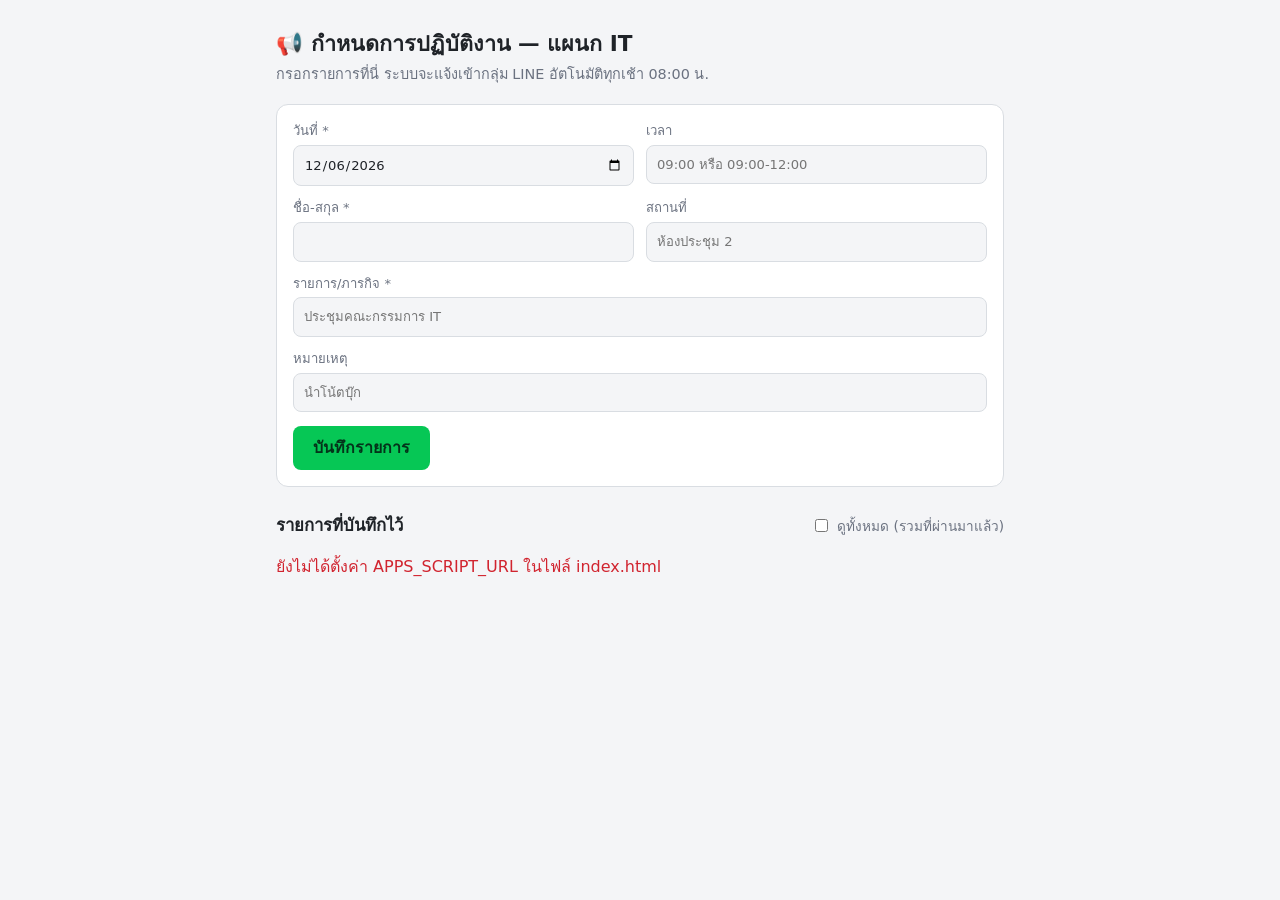
==== web/index.html @ 0dc46604 "Initial commit: LINE daily schedule announcement + web form - src/notify.py: read Google Sheet, form" ====
<!doctype html>
<html lang="th">
<head>
  <meta charset="utf-8" />
  <meta name="viewport" content="width=device-width, initial-scale=1" />
  <title>แจ้งกำหนดการปฏิบัติงาน — แผนก IT</title>
  <link rel="stylesheet" href="style.css" />
</head>
<body>
  <main>
    <h1>📢 กำหนดการปฏิบัติงาน — แผนก IT</h1>
    <p class="hint">กรอกรายการที่นี่ ระบบจะแจ้งเข้ากลุ่ม LINE อัตโนมัติทุกเช้า 08:00 น.</p>

    <form id="form">
      <div class="grid">
        <label>วันที่ *<input type="date" name="date" required /></label>
        <label>เวลา<input type="text" name="time" placeholder="09:00 หรือ 09:00-12:00" /></label>
        <label>ชื่อ-สกุล *<input type="text" name="name" required autocomplete="name" /></label>
        <label>สถานที่<input type="text" name="place" placeholder="ห้องประชุม 2" /></label>
        <label class="wide">รายการ/ภารกิจ *<input type="text" name="task" required placeholder="ประชุมคณะกรรมการ IT" /></label>
        <label class="wide">หมายเหตุ<input type="text" name="note" placeholder="นำโน้ตบุ๊ก" /></label>
      </div>
      <button type="submit" id="submitBtn">บันทึกรายการ</button>
      <span id="msg" class="msg"></span>
    </form>

    <div class="toolbar">
      <h2>รายการที่บันทึกไว้</h2>
      <label class="chk"><input type="checkbox" id="showAll" /> ดูทั้งหมด (รวมที่ผ่านมาแล้ว)</label>
    </div>
    <div id="list" class="list">กำลังโหลด…</div>
  </main>

  <script>
    // ── ใส่ URL ของ Apps Script Web App (ลงท้าย /exec) ที่ deploy แล้ว ──
    const APPS_SCRIPT_URL = "PASTE_YOUR_APPS_SCRIPT_EXEC_URL_HERE";
    // ถ้าตั้ง PASSCODE ใน Code.gs ให้ใส่ตรงนี้ด้วย มิฉะนั้นปล่อยว่าง
    const PASSCODE = "";

    const $ = (s) => document.querySelector(s);
    const form = $("#form");
    const msg = $("#msg");
    const listEl = $("#list");
    const showAll = $("#showAll");

    const TH_MONTHS = ["", "ม.ค.", "ก.พ.", "มี.ค.", "เม.ย.", "พ.ค.", "มิ.ย.", "ก.ค.", "ส.ค.", "ก.ย.", "ต.ค.", "พ.ย.", "ธ.ค."];
    const TH_DOW = ["อาทิตย์", "จันทร์", "อังคาร", "พุธ", "พฤหัสบดี", "ศุกร์", "เสาร์"];

    function thaiDate(iso) {
      const [y, m, d] = iso.split("-").map(Number);
      const dt = new Date(y, m - 1, d);
      return `วัน${TH_DOW[dt.getDay()]}ที่ ${d} ${TH_MONTHS[m]} ${y + 543}`;
    }
    function todayISO() {
      const n = new Date();
      const bkk = new Date(n.getTime() + (n.getTimezoneOffset() + 420) * 60000);
      return bkk.toISOString().slice(0, 10);
    }

    async function api(method, params, body) {
      const url = new URL(APPS_SCRIPT_URL);
      if (PASSCODE) url.searchParams.set("key", PASSCODE);
      for (const k in (params || {})) url.searchParams.set(k, params[k]);
      const opt = { method, redirect: "follow" };
      if (body) {
        // text/plain => "simple request", ไม่มี CORS preflight
        opt.headers = { "Content-Type": "text/plain;charset=utf-8" };
        opt.body = JSON.stringify(Object.assign({ key: PASSCODE }, body));
      }
      const res = await fetch(url, opt);
      const data = await res.json();
      if (!data.ok) throw new Error(data.error || "เกิดข้อผิดพลาด");
      return data;
    }

    function render(rows) {
      if (!rows.length) { listEl.innerHTML = '<p class="empty">ยังไม่มีรายการ</p>'; return; }
      const groups = {};
      for (const r of rows) (groups[r.date] ||= []).push(r);
      const html = Object.keys(groups).sort().map((date) => {
        const items = groups[date].map((r) => `
          <li>
            <div class="it-main">
              <span class="it-time">${escape_(r.time) || "—"}</span>
              <span class="it-name">${escape_(r.name)}</span>
            </div>
            <div class="it-task">${escape_(r.task)}${r.place ? " @ " + escape_(r.place) : ""}</div>
            ${r.note ? `<div class="it-note">• ${escape_(r.note)}</div>` : ""}
            <button class="del" data-row="${r.row}" title="ลบ">🗑</button>
          </li>`).join("");
        return `<section class="day"><h3>${thaiDate(date)}</h3><ul>${items}</ul></section>`;
      }).join("");
      listEl.innerHTML = html;
      listEl.querySelectorAll(".del").forEach((b) => b.onclick = () => del(b.dataset.row));
    }

    function escape_(s) {
      return String(s || "").replace(/[&<>"']/g, (c) => ({ "&": "&amp;", "<": "&lt;", ">": "&gt;", '"': "&quot;", "'": "&#39;" }[c]));
    }

    async function load() {
      listEl.textContent = "กำลังโหลด…";
      try {
        const params = showAll.checked ? {} : { from: todayISO() };
        const data = await api("GET", params);
        render(data.rows);
      } catch (e) {
        listEl.innerHTML = `<p class="err">โหลดไม่สำเร็จ: ${escape_(e.message)}</p>`;
      }
    }

    async function del(row) {
      if (!confirm("ลบรายการนี้?")) return;
      try {
        await api("POST", null, { action: "delete", row: Number(row) });
        load();
      } catch (e) { alert("ลบไม่สำเร็จ: " + e.message); }
    }

    form.onsubmit = async (ev) => {
      ev.preventDefault();
      msg.textContent = ""; msg.className = "msg";
      const fd = Object.fromEntries(new FormData(form).entries());
      $("#submitBtn").disabled = true;
      try {
        await api("POST", null, Object.assign({ action: "add" }, fd));
        msg.textContent = "✓ บันทึกแล้ว"; msg.className = "msg ok";
        const keepName = fd.name;
        form.reset();
        form.querySelector('[name=name]').value = keepName;
        load();
      } catch (e) {
        msg.textContent = "✗ " + e.message; msg.className = "msg err";
      } finally {
        $("#submitBtn").disabled = false;
      }
    };

    showAll.onchange = load;
    form.querySelector('[name=date]').value = todayISO();
    if (APPS_SCRIPT_URL.startsWith("PASTE_")) {
      listEl.innerHTML = '<p class="err">ยังไม่ได้ตั้งค่า APPS_SCRIPT_URL ในไฟล์ index.html</p>';
    } else {
      load();
    }
  </script>
</body>
</html>
---- web/style.css ----
:root {
  --bg: #f4f5f7;
  --card: #ffffff;
  --text: #1f2328;
  --muted: #6b7280;
  --border: #d9dde2;
  --accent: #06c755; /* LINE green */
  --err: #d1242f;
}
@media (prefers-color-scheme: dark) {
  :root {
    --bg: #0d1117; --card: #161b22; --text: #e6edf3;
    --muted: #9198a1; --border: #30363d; --accent: #06c755; --err: #ff7b72;
  }
}

* { box-sizing: border-box; }
body {
  margin: 0; background: var(--bg); color: var(--text);
  font-family: "Segoe UI", "Sarabun", system-ui, sans-serif; line-height: 1.5;
}
main { max-width: 760px; margin: 0 auto; padding: 20px 16px 60px; }
h1 { font-size: 1.35rem; margin: 8px 0 4px; }
h2 { font-size: 1.05rem; margin: 0; }
h3 { font-size: .95rem; margin: 18px 0 6px; color: var(--accent); }
.hint { color: var(--muted); margin: 0 0 18px; font-size: .9rem; }

form {
  background: var(--card); border: 1px solid var(--border);
  border-radius: 12px; padding: 16px; margin-bottom: 26px;
}
.grid { display: grid; grid-template-columns: 1fr 1fr; gap: 12px; }
label { display: flex; flex-direction: column; font-size: .82rem; color: var(--muted); gap: 4px; }
label.wide { grid-column: 1 / -1; }
input {
  font: inherit; color: var(--text); background: var(--bg);
  border: 1px solid var(--border); border-radius: 8px; padding: 9px 10px;
}
input:focus { outline: 2px solid var(--accent); outline-offset: 0; }
button {
  font: inherit; font-weight: 600; cursor: pointer; margin-top: 14px;
  background: var(--accent); color: #04331a; border: 0;
  border-radius: 8px; padding: 10px 20px;
}
button:disabled { opacity: .6; cursor: default; }
.msg { margin-left: 12px; font-size: .88rem; }
.msg.ok { color: var(--accent); }
.msg.err, .err { color: var(--err); }

.toolbar { display: flex; align-items: center; justify-content: space-between; flex-wrap: wrap; gap: 8px; }
.chk { flex-direction: row; align-items: center; gap: 6px; font-size: .85rem; }

.list { margin-top: 6px; }
.day ul { list-style: none; margin: 0; padding: 0; display: flex; flex-direction: column; gap: 8px; }
.day li {
  position: relative; background: var(--card); border: 1px solid var(--border);
  border-radius: 10px; padding: 10px 40px 10px 12px;
}
.it-main { display: flex; gap: 10px; align-items: baseline; }
.it-time { font-variant-numeric: tabular-nums; font-weight: 600; }
.it-name { font-weight: 600; }
.it-task { font-size: .92rem; }
.it-note { font-size: .85rem; color: var(--muted); }
.del {
  position: absolute; top: 8px; right: 8px; margin: 0; padding: 4px 8px;
  background: transparent; color: var(--muted); font-size: .95rem;
}
.del:hover { color: var(--err); }
.empty { color: var(--muted); }

@media (max-width: 520px) {
  .grid { grid-template-columns: 1fr; }
}
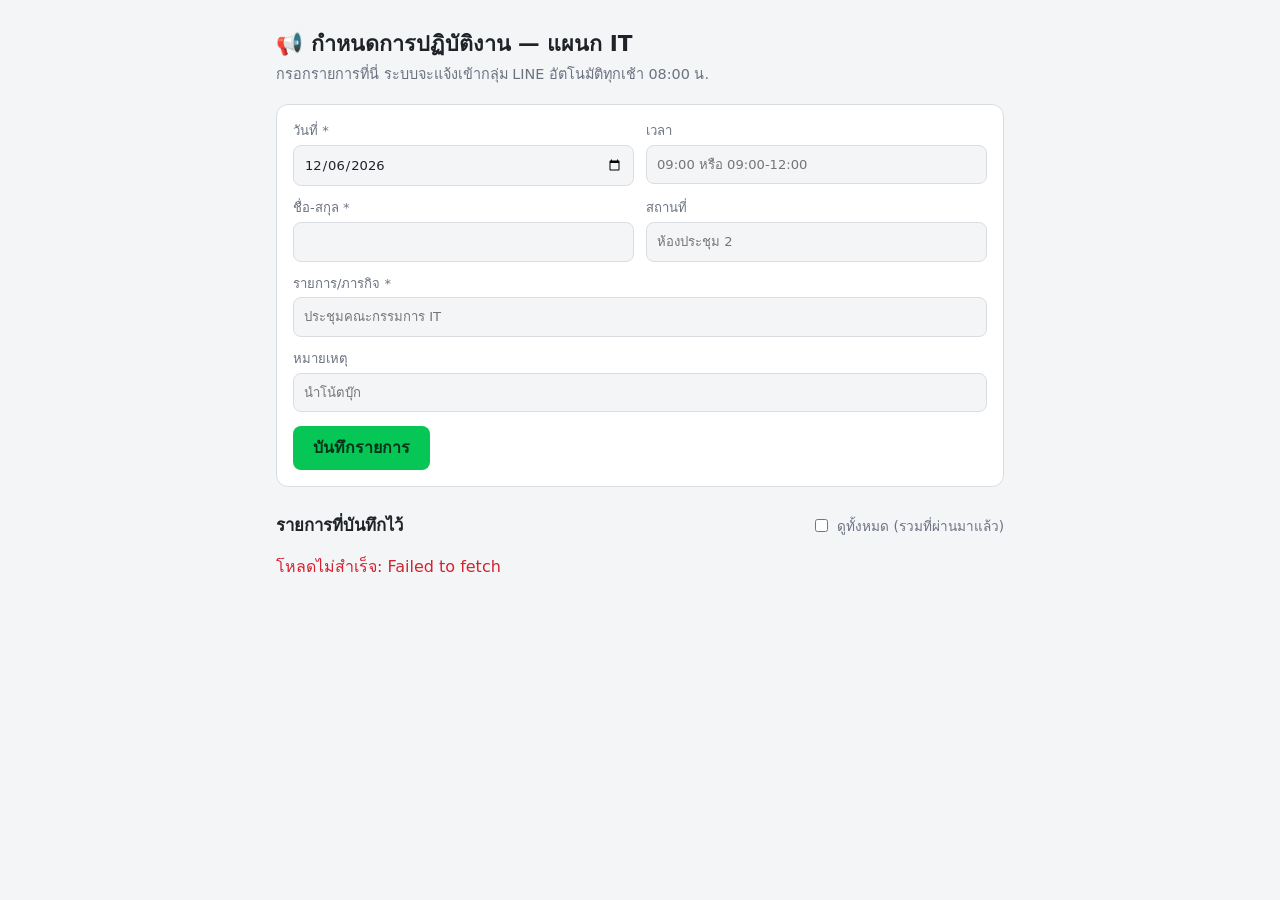
==== commit 4fb41585: "Wire up the deployed Apps Script Web App URL in the form page Co-Authored-By: Claude Sonnet 5 <norep" ====
--- a/web/index.html
+++ b/web/index.html
@@ -33,7 +33,7 @@
 
   <script>
     // ── ใส่ URL ของ Apps Script Web App (ลงท้าย /exec) ที่ deploy แล้ว ──
-    const APPS_SCRIPT_URL = "PASTE_YOUR_APPS_SCRIPT_EXEC_URL_HERE";
+    const APPS_SCRIPT_URL = "https://script.google.com/macros/s/AKfycby__1qYJkYqib6FLSyKxjyf_g-3LWHriLWojXnzFwaUezv8eKL1hdF9E0d-Xykq9pvL/exec";
     // ถ้าตั้ง PASSCODE ใน Code.gs ให้ใส่ตรงนี้ด้วย มิฉะนั้นปล่อยว่าง
     const PASSCODE = "";
 
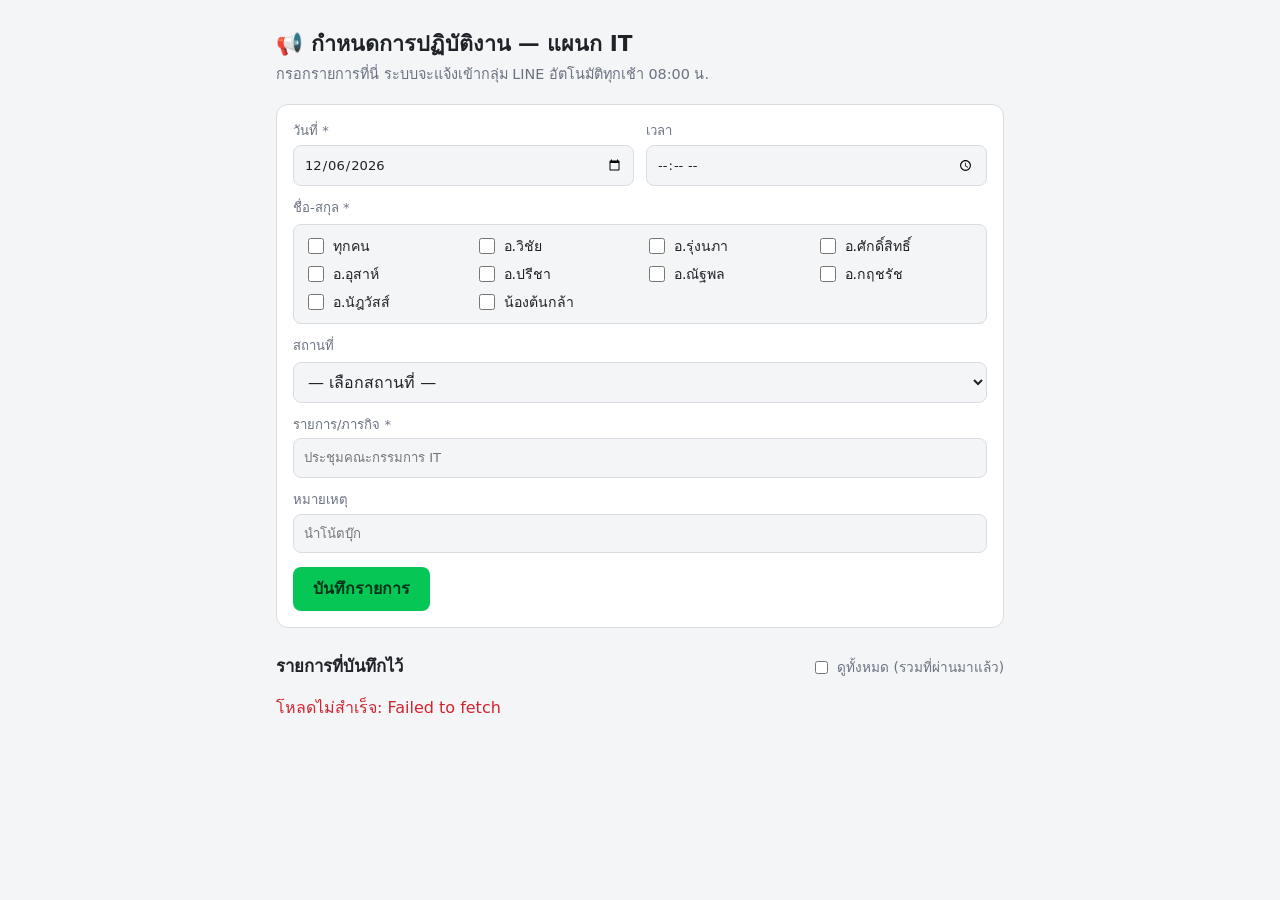
==== commit 225f6b5d: "Web form: time picker, checkbox roster, and a place dropdown - เวลา: input type=time (was free text)" ====
--- a/web/index.html
+++ b/web/index.html
@@ -14,9 +14,39 @@
     <form id="form">
       <div class="grid">
         <label>วันที่ *<input type="date" name="date" required /></label>
-        <label>เวลา<input type="text" name="time" placeholder="09:00 หรือ 09:00-12:00" /></label>
-        <label>ชื่อ-สกุล *<input type="text" name="name" required autocomplete="name" /></label>
-        <label>สถานที่<input type="text" name="place" placeholder="ห้องประชุม 2" /></label>
+        <label>เวลา<input type="time" name="time" /></label>
+      </div>
+
+      <div class="field-block">
+        <span class="field-label">ชื่อ-สกุล *</span>
+        <div class="chk-group" id="nameChecks">
+          <label class="chk-item"><input type="checkbox" value="ทุกคน" data-all /> ทุกคน</label>
+          <label class="chk-item"><input type="checkbox" value="อ.วิชัย" /> อ.วิชัย</label>
+          <label class="chk-item"><input type="checkbox" value="อ.รุ่งนภา" /> อ.รุ่งนภา</label>
+          <label class="chk-item"><input type="checkbox" value="อ.ศักดิ์สิทธิ์" /> อ.ศักดิ์สิทธิ์</label>
+          <label class="chk-item"><input type="checkbox" value="อ.อุสาห์" /> อ.อุสาห์</label>
+          <label class="chk-item"><input type="checkbox" value="อ.ปรีชา" /> อ.ปรีชา</label>
+          <label class="chk-item"><input type="checkbox" value="อ.ณัฐพล" /> อ.ณัฐพล</label>
+          <label class="chk-item"><input type="checkbox" value="อ.กฤชรัช" /> อ.กฤชรัช</label>
+          <label class="chk-item"><input type="checkbox" value="อ.นัฎวัสส์" /> อ.นัฎวัสส์</label>
+          <label class="chk-item"><input type="checkbox" value="น้องต้นกล้า" /> น้องต้นกล้า</label>
+        </div>
+      </div>
+
+      <div class="field-block">
+        <span class="field-label">สถานที่</span>
+        <select id="placeSelect">
+          <option value="">— เลือกสถานที่ —</option>
+          <option>ห้องประชุมร่มประดู่ 1</option>
+          <option>ห้องประชุมร่มประดู่ 2</option>
+          <option>ห้องประชุมอินทนิล (อาคารพัสดุ)</option>
+          <option>ห้องโสตทัศน์</option>
+          <option value="__other__">อื่นๆ (พิมพ์เอง)</option>
+        </select>
+        <input type="text" id="placeOther" placeholder="ระบุสถานที่" hidden />
+      </div>
+
+      <div class="grid">
         <label class="wide">รายการ/ภารกิจ *<input type="text" name="task" required placeholder="ประชุมคณะกรรมการ IT" /></label>
         <label class="wide">หมายเหตุ<input type="text" name="note" placeholder="นำโน้ตบุ๊ก" /></label>
       </div>
@@ -33,7 +63,7 @@
 
   <script>
     // ── ใส่ URL ของ Apps Script Web App (ลงท้าย /exec) ที่ deploy แล้ว ──
-    const APPS_SCRIPT_URL = "https://script.google.com/macros/s/AKfycby__1qYJkYqib6FLSyKxjyf_g-3LWHriLWojXnzFwaUezv8eKL1hdF9E0d-Xykq9pvL/exec";
+    const APPS_SCRIPT_URL = "https://script.google.com/macros/s/AKfycbwXx_l5s6QK2W6yPsIGUFGD5P30bQX42vps63yDPhqTdFIZ0xmJspeOyJYfkns_vKje/exec";
     // ถ้าตั้ง PASSCODE ใน Code.gs ให้ใส่ตรงนี้ด้วย มิฉะนั้นปล่อยว่าง
     const PASSCODE = "";
 
@@ -42,6 +72,11 @@
     const msg = $("#msg");
     const listEl = $("#list");
     const showAll = $("#showAll");
+    const placeSelect = $("#placeSelect");
+    const placeOther = $("#placeOther");
+    const nameBoxes = [...document.querySelectorAll("#nameChecks input[type=checkbox]")];
+    const allBox = nameBoxes.find((b) => b.dataset.all !== undefined);
+    const personBoxes = nameBoxes.filter((b) => b !== allBox);
 
     const TH_MONTHS = ["", "ม.ค.", "ก.พ.", "มี.ค.", "เม.ย.", "พ.ค.", "มิ.ย.", "ก.ค.", "ส.ค.", "ก.ย.", "ต.ค.", "พ.ย.", "ธ.ค."];
     const TH_DOW = ["อาทิตย์", "จันทร์", "อังคาร", "พุธ", "พฤหัสบดี", "ศุกร์", "เสาร์"];
@@ -56,6 +91,22 @@
       const bkk = new Date(n.getTime() + (n.getTimezoneOffset() + 420) * 60000);
       return bkk.toISOString().slice(0, 10);
     }
+
+    // ── ทุกคน ⇄ รายชื่อทีละคน: เลือก "ทุกคน" แล้วปิดการเลือกทีละคน ──
+    allBox.onchange = () => {
+      personBoxes.forEach((b) => {
+        b.disabled = allBox.checked;
+        if (allBox.checked) b.checked = false;
+      });
+    };
+
+    // ── สถานที่: เลือก "อื่นๆ" แล้วโชว์ช่องพิมพ์เอง ──
+    placeSelect.onchange = () => {
+      const isOther = placeSelect.value === "__other__";
+      placeOther.hidden = !isOther;
+      if (isOther) placeOther.focus();
+      else placeOther.value = "";
+    };
 
     async function api(method, params, body) {
       const url = new URL(APPS_SCRIPT_URL);
@@ -117,17 +168,35 @@
       } catch (e) { alert("ลบไม่สำเร็จ: " + e.message); }
     }
 
+    function resetPartial() {
+      // เคลียร์แค่ เวลา/ภารกิจ/หมายเหตุ — คงวันที่, ชื่อที่เลือก, สถานที่ไว้ (มักกรอกต่อเนื่อง)
+      form.querySelector('[name=time]').value = "";
+      form.querySelector('[name=task]').value = "";
+      form.querySelector('[name=note]').value = "";
+    }
+
     form.onsubmit = async (ev) => {
       ev.preventDefault();
       msg.textContent = ""; msg.className = "msg";
+
+      const chosenNames = allBox.checked ? ["ทุกคน"] : personBoxes.filter((b) => b.checked).map((b) => b.value);
+      if (!chosenNames.length) {
+        msg.textContent = "✗ กรุณาเลือกชื่ออย่างน้อย 1 คน"; msg.className = "msg err";
+        return;
+      }
+
+      let place = placeSelect.value;
+      if (place === "__other__") place = placeOther.value.trim();
+
       const fd = Object.fromEntries(new FormData(form).entries());
+      fd.name = chosenNames.join(", ");
+      fd.place = place;
+
       $("#submitBtn").disabled = true;
       try {
         await api("POST", null, Object.assign({ action: "add" }, fd));
         msg.textContent = "✓ บันทึกแล้ว"; msg.className = "msg ok";
-        const keepName = fd.name;
-        form.reset();
-        form.querySelector('[name=name]').value = keepName;
+        resetPartial();
         load();
       } catch (e) {
         msg.textContent = "✗ " + e.message; msg.className = "msg err";
--- a/web/style.css
+++ b/web/style.css
@@ -47,6 +47,29 @@
 .msg.ok { color: var(--accent); }
 .msg.err, .err { color: var(--err); }
 
+select {
+  font: inherit; color: var(--text); background: var(--bg);
+  border: 1px solid var(--border); border-radius: 8px; padding: 9px 10px;
+  width: 100%;
+}
+select:focus { outline: 2px solid var(--accent); outline-offset: 0; }
+
+.field-block { margin: 12px 0; }
+.field-label { display: block; font-size: .82rem; color: var(--muted); margin-bottom: 6px; }
+.chk-group {
+  display: grid; grid-template-columns: repeat(auto-fill, minmax(130px, 1fr));
+  gap: 6px 10px; background: var(--bg); border: 1px solid var(--border);
+  border-radius: 8px; padding: 10px;
+}
+.chk-item {
+  flex-direction: row !important; align-items: center; gap: 6px;
+  font-size: .88rem; color: var(--text) !important; cursor: pointer;
+}
+.chk-item input[type="checkbox"] { width: 16px; height: 16px; accent-color: var(--accent); }
+.chk-item input:disabled + * ,
+.chk-item:has(input:disabled) { color: var(--muted) !important; cursor: not-allowed; opacity: .6; }
+#placeOther { margin-top: 8px; }
+
 .toolbar { display: flex; align-items: center; justify-content: space-between; flex-wrap: wrap; gap: 8px; }
 .chk { flex-direction: row; align-items: center; gap: 6px; font-size: .85rem; }
 
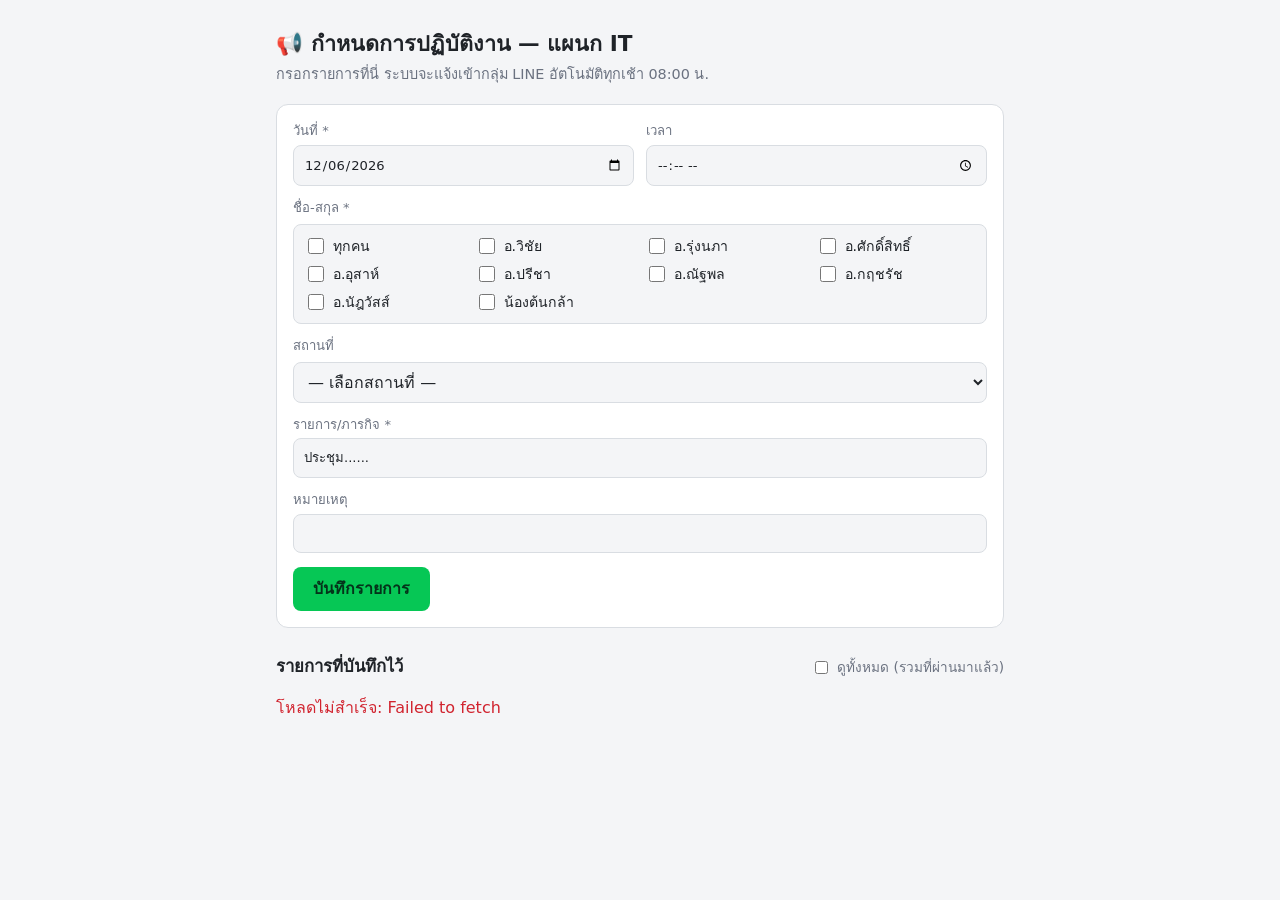
==== commit c711811b: "Web form: update room names, add task draft default, drop note placeholder - สถานที่: "ห้องประชุมร่ม" ====
--- a/web/index.html
+++ b/web/index.html
@@ -38,17 +38,17 @@
         <select id="placeSelect">
           <option value="">— เลือกสถานที่ —</option>
           <option>ห้องประชุมร่มประดู่ 1</option>
-          <option>ห้องประชุมร่มประดู่ 2</option>
+          <option>ห้องประชุมร่มประดู่ 2 (ข้างห้อง ผอ.)</option>
           <option>ห้องประชุมอินทนิล (อาคารพัสดุ)</option>
-          <option>ห้องโสตทัศน์</option>
-          <option value="__other__">อื่นๆ (พิมพ์เอง)</option>
+          <option>ห้องโสตทัศนศึกษา</option>
+          <option value="__other__">อื่นๆ (โปรดแจ้ง)</option>
         </select>
         <input type="text" id="placeOther" placeholder="ระบุสถานที่" hidden />
       </div>
 
       <div class="grid">
-        <label class="wide">รายการ/ภารกิจ *<input type="text" name="task" required placeholder="ประชุมคณะกรรมการ IT" /></label>
-        <label class="wide">หมายเหตุ<input type="text" name="note" placeholder="นำโน้ตบุ๊ก" /></label>
+        <label class="wide">รายการ/ภารกิจ *<input type="text" name="task" required value="ประชุม......" /></label>
+        <label class="wide">หมายเหตุ<input type="text" name="note" /></label>
       </div>
       <button type="submit" id="submitBtn">บันทึกรายการ</button>
       <span id="msg" class="msg"></span>
@@ -99,6 +99,9 @@
         if (allBox.checked) b.checked = false;
       });
     };
+
+    // ── ภารกิจ: เลือกข้อความคำร่างทั้งหมดตอนโฟกัส พิมพ์ทับได้ทันที ──
+    form.querySelector('[name=task]').addEventListener("focus", (e) => e.target.select());
 
     // ── สถานที่: เลือก "อื่นๆ" แล้วโชว์ช่องพิมพ์เอง ──
     placeSelect.onchange = () => {
@@ -168,10 +171,12 @@
       } catch (e) { alert("ลบไม่สำเร็จ: " + e.message); }
     }
 
+    const TASK_DEFAULT = "ประชุม......";
+
     function resetPartial() {
       // เคลียร์แค่ เวลา/ภารกิจ/หมายเหตุ — คงวันที่, ชื่อที่เลือก, สถานที่ไว้ (มักกรอกต่อเนื่อง)
       form.querySelector('[name=time]').value = "";
-      form.querySelector('[name=task]').value = "";
+      form.querySelector('[name=task]').value = TASK_DEFAULT;
       form.querySelector('[name=note]').value = "";
     }
 
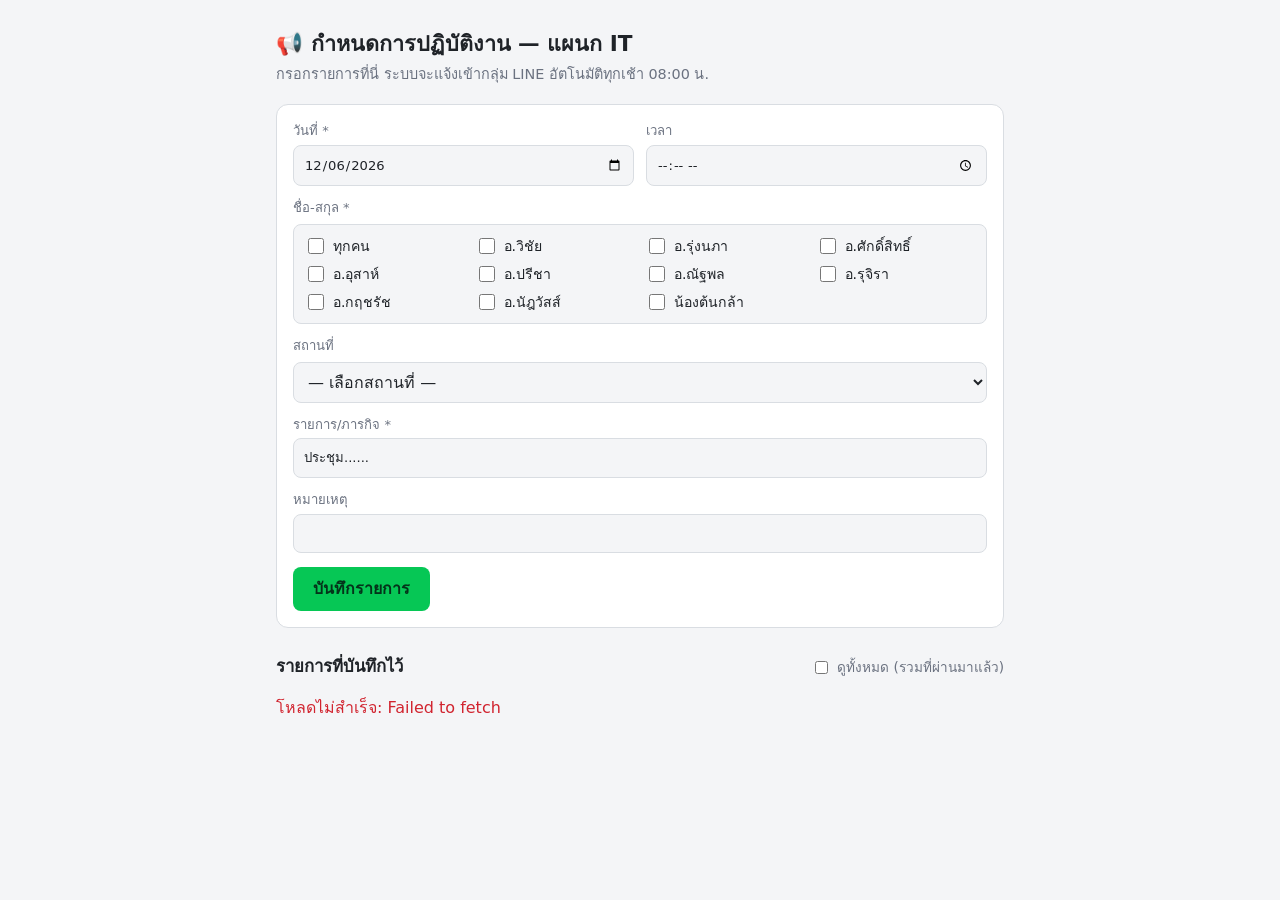
==== commit ff56404f: "Web form: add ครูรุจิรา to the staff checkbox list Placed right after อ.ณัฐพล per request.  Co-Autho" ====
--- a/web/index.html
+++ b/web/index.html
@@ -27,6 +27,7 @@
           <label class="chk-item"><input type="checkbox" value="อ.อุสาห์" /> อ.อุสาห์</label>
           <label class="chk-item"><input type="checkbox" value="อ.ปรีชา" /> อ.ปรีชา</label>
           <label class="chk-item"><input type="checkbox" value="อ.ณัฐพล" /> อ.ณัฐพล</label>
+          <label class="chk-item"><input type="checkbox" value="อ.รุจิรา" /> อ.รุจิรา</label>
           <label class="chk-item"><input type="checkbox" value="อ.กฤชรัช" /> อ.กฤชรัช</label>
           <label class="chk-item"><input type="checkbox" value="อ.นัฎวัสส์" /> อ.นัฎวัสส์</label>
           <label class="chk-item"><input type="checkbox" value="น้องต้นกล้า" /> น้องต้นกล้า</label>
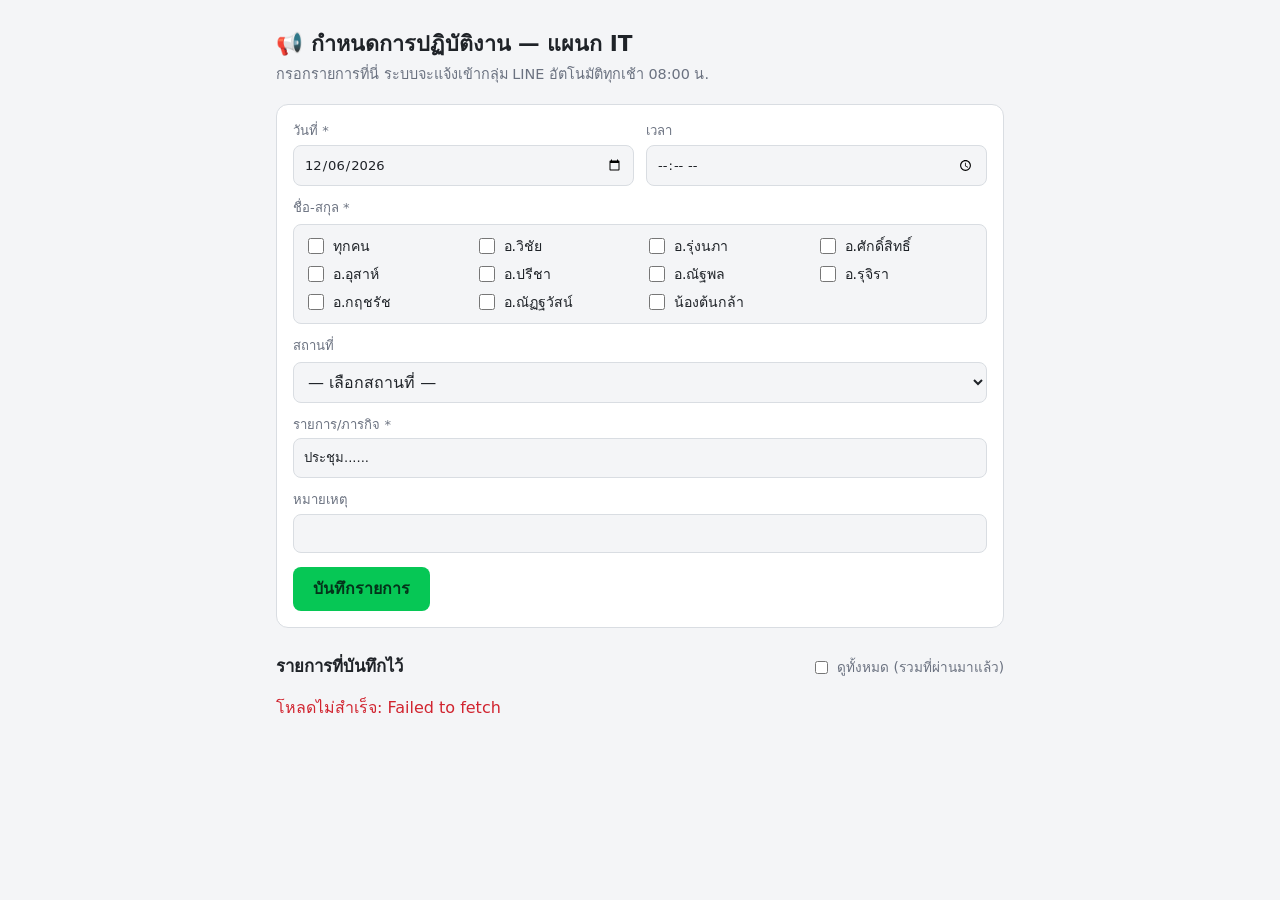
==== commit 095d3da5: "Web form: fix spelling of อ.ณัฏฐวัสน์ in the staff checkbox list Co-Authored-By: Claude Sonnet 5 <no" ====
--- a/web/index.html
+++ b/web/index.html
@@ -29,7 +29,7 @@
           <label class="chk-item"><input type="checkbox" value="อ.ณัฐพล" /> อ.ณัฐพล</label>
           <label class="chk-item"><input type="checkbox" value="อ.รุจิรา" /> อ.รุจิรา</label>
           <label class="chk-item"><input type="checkbox" value="อ.กฤชรัช" /> อ.กฤชรัช</label>
-          <label class="chk-item"><input type="checkbox" value="อ.นัฎวัสส์" /> อ.นัฎวัสส์</label>
+          <label class="chk-item"><input type="checkbox" value="อ.ณัฏฐวัสน์" /> อ.ณัฏฐวัสน์</label>
           <label class="chk-item"><input type="checkbox" value="น้องต้นกล้า" /> น้องต้นกล้า</label>
         </div>
       </div>
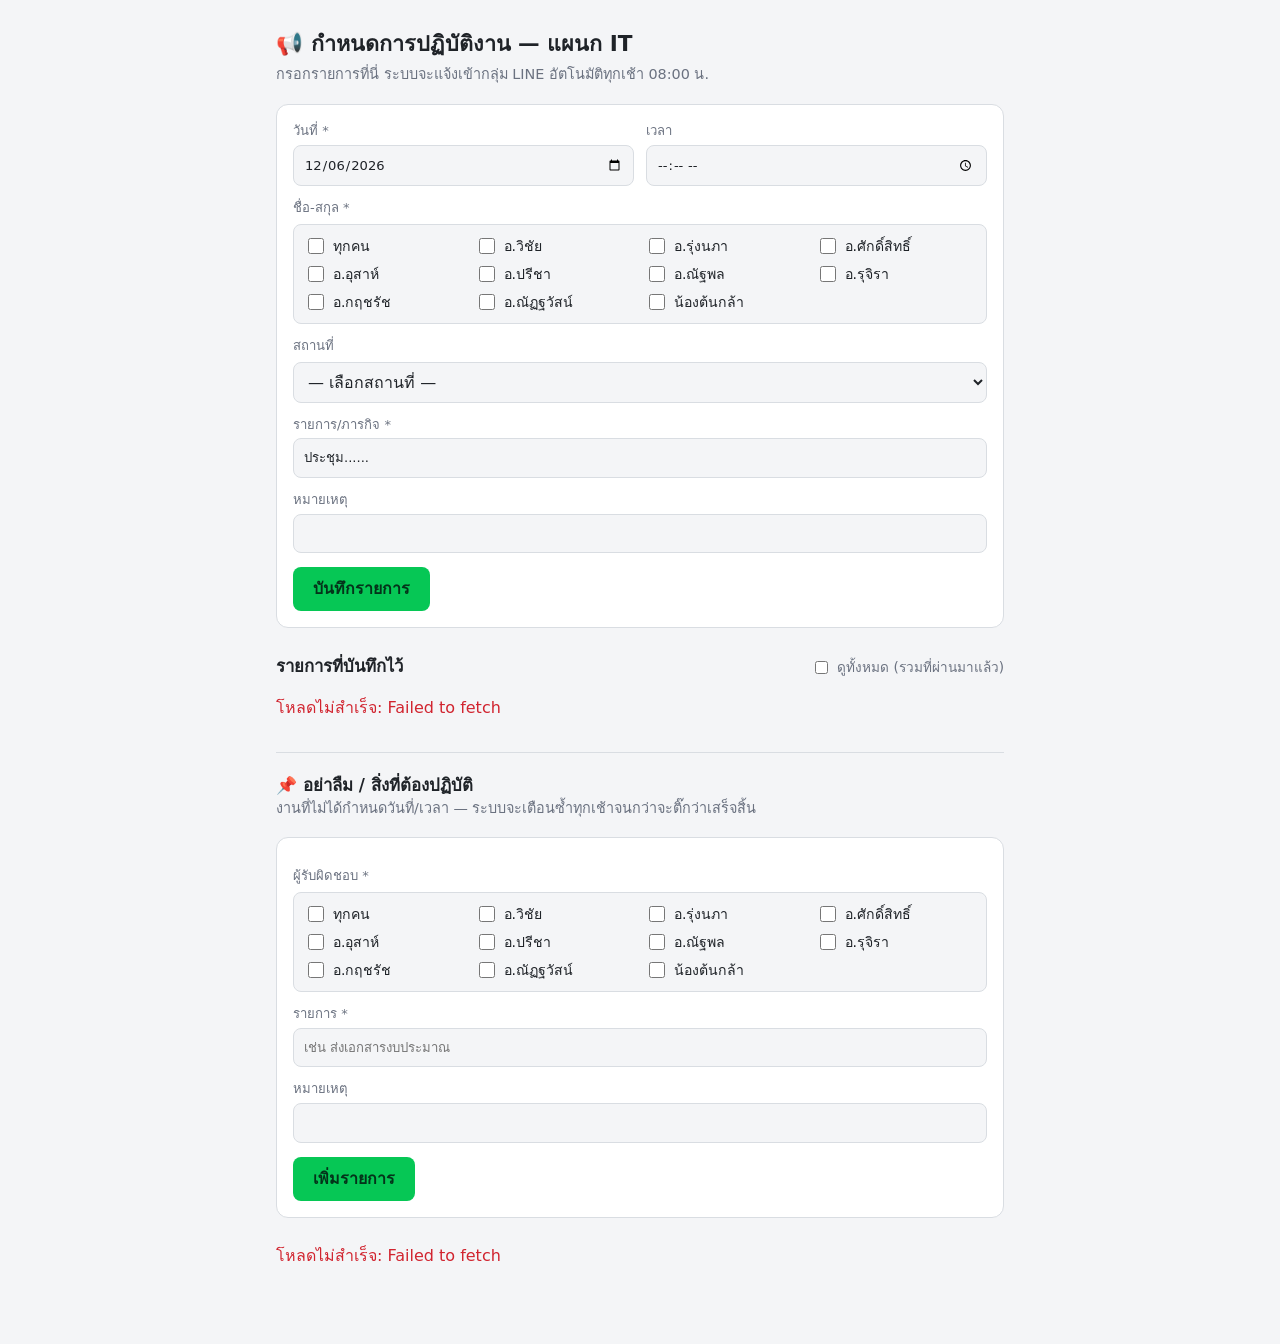
==== commit 7d0419c9: "Add "อย่าลืม / สิ่งที่ต้องปฏิบัติ" — undated to-do items with a done checkbox New Sheet tab `todos` " ====
--- a/web/index.html
+++ b/web/index.html
@@ -60,6 +60,39 @@
       <label class="chk"><input type="checkbox" id="showAll" /> ดูทั้งหมด (รวมที่ผ่านมาแล้ว)</label>
     </div>
     <div id="list" class="list">กำลังโหลด…</div>
+
+    <hr class="section-sep" />
+
+    <h2>📌 อย่าลืม / สิ่งที่ต้องปฏิบัติ</h2>
+    <p class="hint">งานที่ไม่ได้กำหนดวันที่/เวลา — ระบบจะเตือนซ้ำทุกเช้าจนกว่าจะติ๊กว่าเสร็จสิ้น</p>
+
+    <form id="todoForm">
+      <div class="field-block">
+        <span class="field-label">ผู้รับผิดชอบ *</span>
+        <div class="chk-group" id="todoNameChecks">
+          <label class="chk-item"><input type="checkbox" value="ทุกคน" data-all /> ทุกคน</label>
+          <label class="chk-item"><input type="checkbox" value="อ.วิชัย" /> อ.วิชัย</label>
+          <label class="chk-item"><input type="checkbox" value="อ.รุ่งนภา" /> อ.รุ่งนภา</label>
+          <label class="chk-item"><input type="checkbox" value="อ.ศักดิ์สิทธิ์" /> อ.ศักดิ์สิทธิ์</label>
+          <label class="chk-item"><input type="checkbox" value="อ.อุสาห์" /> อ.อุสาห์</label>
+          <label class="chk-item"><input type="checkbox" value="อ.ปรีชา" /> อ.ปรีชา</label>
+          <label class="chk-item"><input type="checkbox" value="อ.ณัฐพล" /> อ.ณัฐพล</label>
+          <label class="chk-item"><input type="checkbox" value="อ.รุจิรา" /> อ.รุจิรา</label>
+          <label class="chk-item"><input type="checkbox" value="อ.กฤชรัช" /> อ.กฤชรัช</label>
+          <label class="chk-item"><input type="checkbox" value="อ.ณัฏฐวัสน์" /> อ.ณัฏฐวัสน์</label>
+          <label class="chk-item"><input type="checkbox" value="น้องต้นกล้า" /> น้องต้นกล้า</label>
+        </div>
+      </div>
+
+      <div class="grid">
+        <label class="wide">รายการ *<input type="text" name="task" required placeholder="เช่น ส่งเอกสารงบประมาณ" /></label>
+        <label class="wide">หมายเหตุ<input type="text" name="note" /></label>
+      </div>
+      <button type="submit" id="todoSubmitBtn">เพิ่มรายการ</button>
+      <span id="todoMsg" class="msg"></span>
+    </form>
+
+    <div id="todoList" class="list">กำลังโหลด…</div>
   </main>
 
   <script>
@@ -75,9 +108,29 @@
     const showAll = $("#showAll");
     const placeSelect = $("#placeSelect");
     const placeOther = $("#placeOther");
-    const nameBoxes = [...document.querySelectorAll("#nameChecks input[type=checkbox]")];
-    const allBox = nameBoxes.find((b) => b.dataset.all !== undefined);
-    const personBoxes = nameBoxes.filter((b) => b !== allBox);
+
+    const todoForm = $("#todoForm");
+    const todoMsg = $("#todoMsg");
+    const todoListEl = $("#todoList");
+
+    // ── กลุ่ม checkbox ชื่อ: ใช้ซ้ำได้ทั้งฟอร์มตารางงานและฟอร์มอย่าลืม ──
+    // เลือก "ทุกคน" แล้วปิดการเลือกทีละคน, getSelected() คืนชื่อที่เลือกรวมกัน
+    function wireNameChecks(containerId) {
+      const boxes = [...document.querySelectorAll(`#${containerId} input[type=checkbox]`)];
+      const allBox = boxes.find((b) => b.dataset.all !== undefined);
+      const personBoxes = boxes.filter((b) => b !== allBox);
+      allBox.onchange = () => {
+        personBoxes.forEach((b) => {
+          b.disabled = allBox.checked;
+          if (allBox.checked) b.checked = false;
+        });
+      };
+      return {
+        getSelected: () => (allBox.checked ? ["ทุกคน"] : personBoxes.filter((b) => b.checked).map((b) => b.value)),
+      };
+    }
+    const nameChecks = wireNameChecks("nameChecks");
+    const todoNameChecks = wireNameChecks("todoNameChecks");
 
     const TH_MONTHS = ["", "ม.ค.", "ก.พ.", "มี.ค.", "เม.ย.", "พ.ค.", "มิ.ย.", "ก.ค.", "ส.ค.", "ก.ย.", "ต.ค.", "พ.ย.", "ธ.ค."];
     const TH_DOW = ["อาทิตย์", "จันทร์", "อังคาร", "พุธ", "พฤหัสบดี", "ศุกร์", "เสาร์"];
@@ -92,14 +145,6 @@
       const bkk = new Date(n.getTime() + (n.getTimezoneOffset() + 420) * 60000);
       return bkk.toISOString().slice(0, 10);
     }
-
-    // ── ทุกคน ⇄ รายชื่อทีละคน: เลือก "ทุกคน" แล้วปิดการเลือกทีละคน ──
-    allBox.onchange = () => {
-      personBoxes.forEach((b) => {
-        b.disabled = allBox.checked;
-        if (allBox.checked) b.checked = false;
-      });
-    };
 
     // ── ภารกิจ: เลือกข้อความคำร่างทั้งหมดตอนโฟกัส พิมพ์ทับได้ทันที ──
     form.querySelector('[name=task]').addEventListener("focus", (e) => e.target.select());
@@ -185,7 +230,7 @@
       ev.preventDefault();
       msg.textContent = ""; msg.className = "msg";
 
-      const chosenNames = allBox.checked ? ["ทุกคน"] : personBoxes.filter((b) => b.checked).map((b) => b.value);
+      const chosenNames = nameChecks.getSelected();
       if (!chosenNames.length) {
         msg.textContent = "✗ กรุณาเลือกชื่ออย่างน้อย 1 คน"; msg.className = "msg err";
         return;
@@ -213,10 +258,82 @@
 
     showAll.onchange = load;
     form.querySelector('[name=date]').value = todayISO();
+
+    // ── หัวข้อ "อย่าลืม / สิ่งที่ต้องปฏิบัติ" ──
+    function renderTodos(todos) {
+      if (!todos.length) { todoListEl.innerHTML = '<p class="empty">ไม่มีรายการค้าง 🎉</p>'; return; }
+      todoListEl.innerHTML = `<ul>${todos.map((t) => `
+        <li class="todo-item">
+          <label class="chk-item">
+            <input type="checkbox" class="todo-done" data-row="${t.row}" />
+            <span>
+              <span class="it-name">${escape_(t.name)}</span>
+              <div class="it-task">${escape_(t.task)}</div>
+              ${t.note ? `<div class="it-note">• ${escape_(t.note)}</div>` : ""}
+            </span>
+          </label>
+        </li>`).join("")}</ul>`;
+      todoListEl.querySelectorAll(".todo-done").forEach((cb) => cb.onchange = () => toggleTodo(cb));
+    }
+
+    async function loadTodos() {
+      todoListEl.textContent = "กำลังโหลด…";
+      try {
+        const data = await api("GET", { type: "todos" });
+        renderTodos(data.todos);
+      } catch (e) {
+        todoListEl.innerHTML = `<p class="err">โหลดไม่สำเร็จ: ${escape_(e.message)}</p>`;
+      }
+    }
+
+    async function toggleTodo(checkboxEl) {
+      const row = checkboxEl.dataset.row;
+      checkboxEl.disabled = true;
+      try {
+        await api("POST", null, { action: "toggleTodo", row: Number(row), done: true });
+        // ติ๊กแล้วถือว่าเสร็จสิ้น หายจากลิสต์ทันที ไม่ต้องรอ reload
+        checkboxEl.closest(".todo-item").remove();
+        if (!todoListEl.querySelector(".todo-item")) renderTodos([]);
+      } catch (e) {
+        alert("อัปเดตไม่สำเร็จ: " + e.message);
+        checkboxEl.checked = false;
+        checkboxEl.disabled = false;
+      }
+    }
+
+    todoForm.onsubmit = async (ev) => {
+      ev.preventDefault();
+      todoMsg.textContent = ""; todoMsg.className = "msg";
+
+      const chosenNames = todoNameChecks.getSelected();
+      if (!chosenNames.length) {
+        todoMsg.textContent = "✗ กรุณาเลือกผู้รับผิดชอบอย่างน้อย 1 คน"; todoMsg.className = "msg err";
+        return;
+      }
+
+      const fd = Object.fromEntries(new FormData(todoForm).entries());
+      fd.name = chosenNames.join(", ");
+
+      $("#todoSubmitBtn").disabled = true;
+      try {
+        await api("POST", null, Object.assign({ action: "addTodo" }, fd));
+        todoMsg.textContent = "✓ บันทึกแล้ว"; todoMsg.className = "msg ok";
+        todoForm.querySelector('[name=task]').value = "";
+        todoForm.querySelector('[name=note]').value = "";
+        loadTodos();
+      } catch (e) {
+        todoMsg.textContent = "✗ " + e.message; todoMsg.className = "msg err";
+      } finally {
+        $("#todoSubmitBtn").disabled = false;
+      }
+    };
+
     if (APPS_SCRIPT_URL.startsWith("PASTE_")) {
       listEl.innerHTML = '<p class="err">ยังไม่ได้ตั้งค่า APPS_SCRIPT_URL ในไฟล์ index.html</p>';
+      todoListEl.innerHTML = '<p class="err">ยังไม่ได้ตั้งค่า APPS_SCRIPT_URL ในไฟล์ index.html</p>';
     } else {
       load();
+      loadTodos();
     }
   </script>
 </body>
--- a/web/style.css
+++ b/web/style.css
@@ -91,6 +91,14 @@
 .del:hover { color: var(--err); }
 .empty { color: var(--muted); }
 
+.section-sep { border: 0; border-top: 1px solid var(--border); margin: 32px 0 20px; }
+
+.todo-item { list-style: none; background: var(--card); border: 1px solid var(--border);
+  border-radius: 10px; padding: 10px 12px; }
+.todo-item .chk-item { align-items: flex-start; }
+.todo-item .chk-item input[type="checkbox"] { margin-top: 3px; flex-shrink: 0; }
+#todoList ul { list-style: none; margin: 0; padding: 0; display: flex; flex-direction: column; gap: 8px; }
+
 @media (max-width: 520px) {
   .grid { grid-template-columns: 1fr; }
 }
